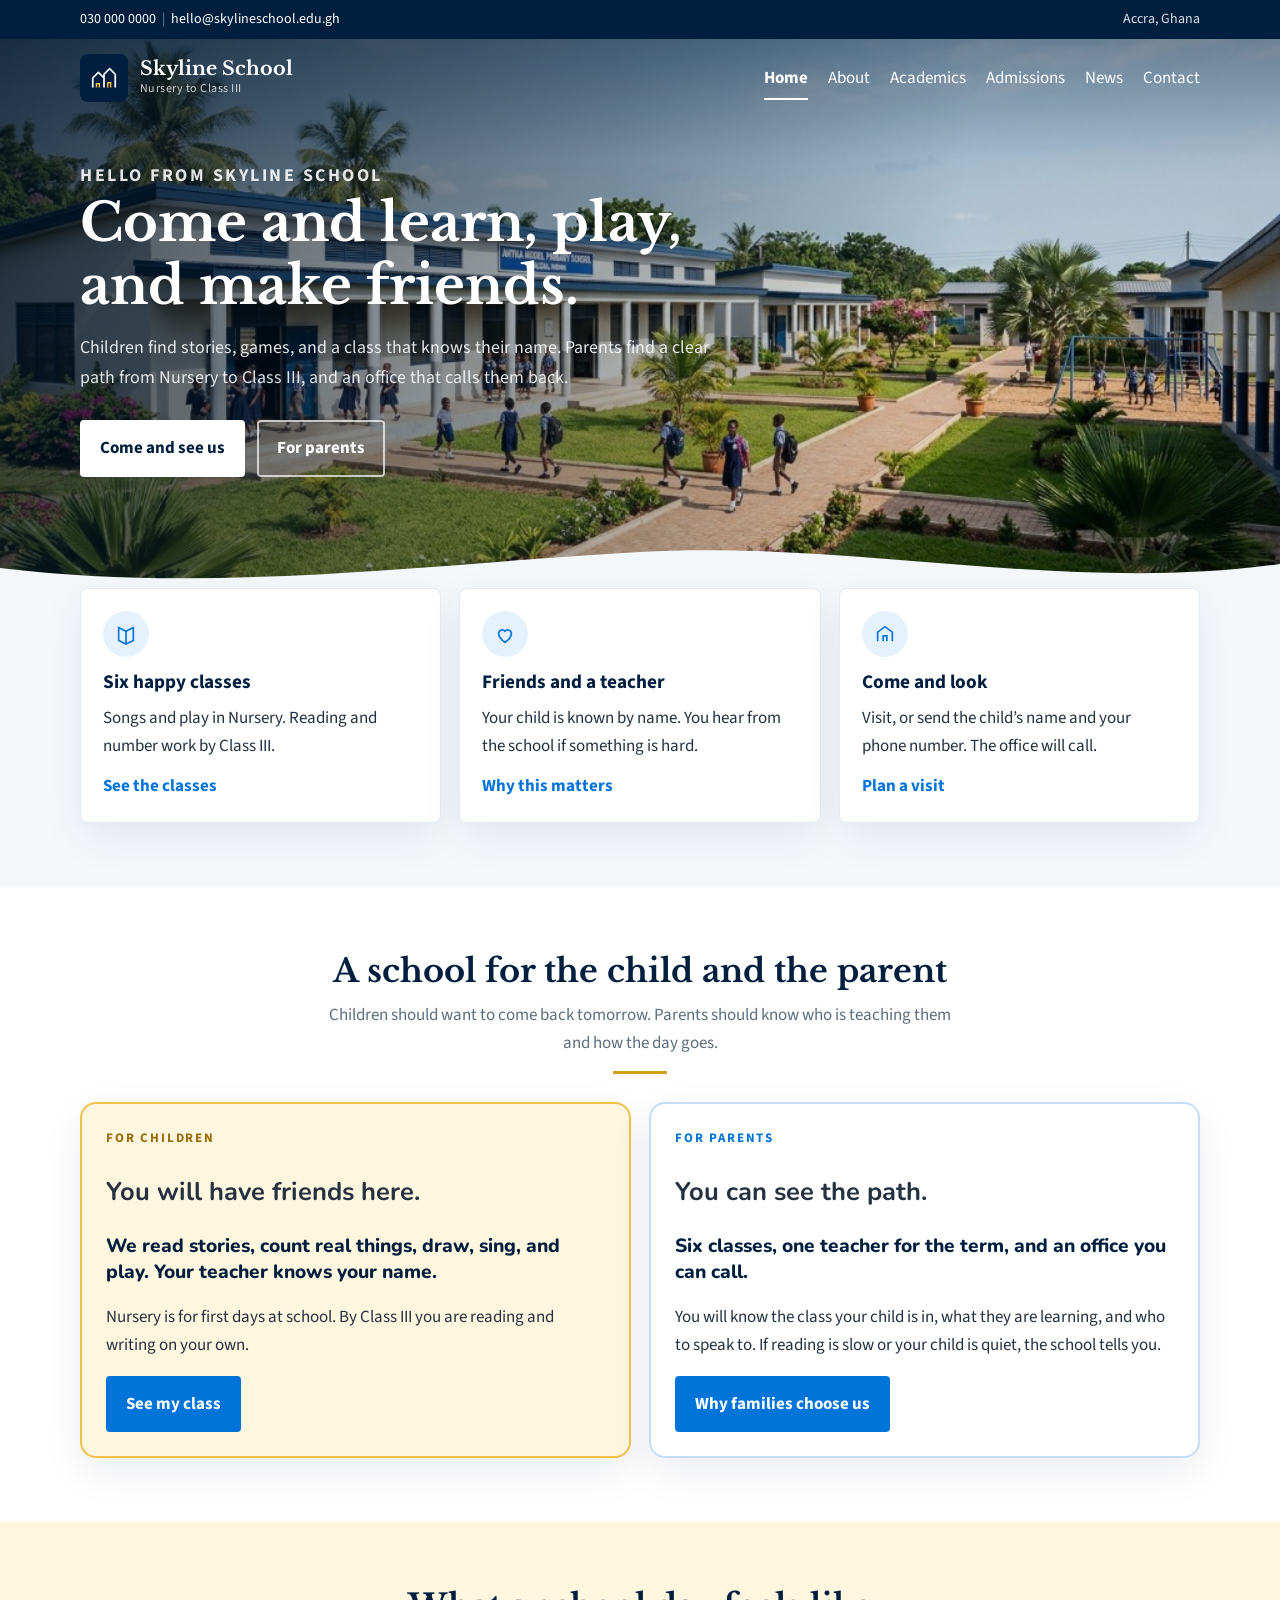
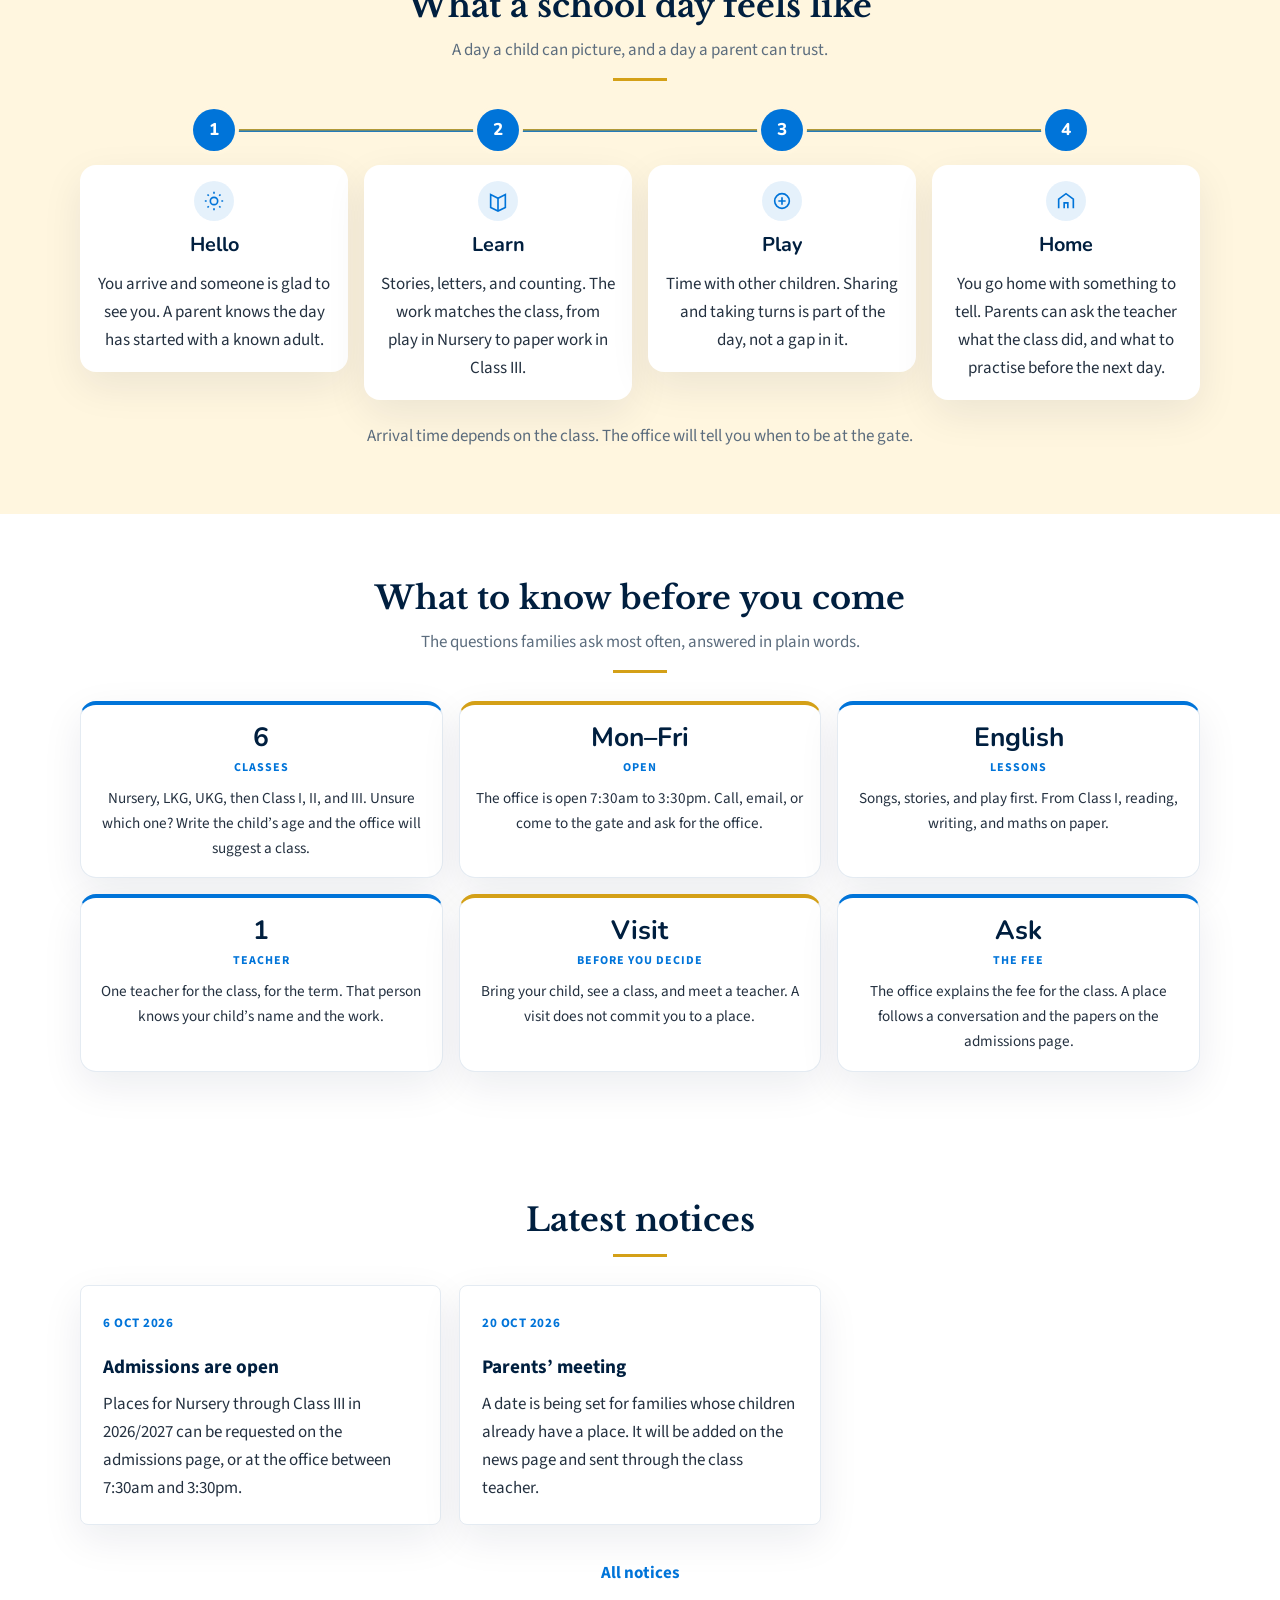
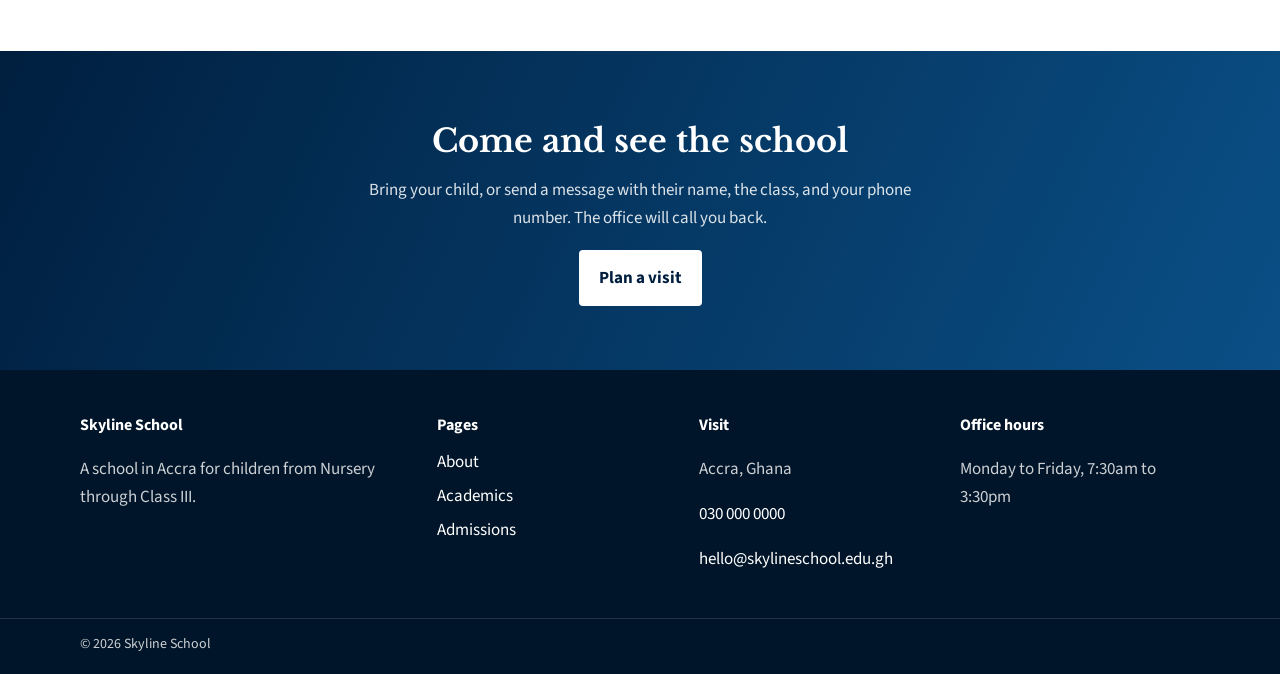
==== index.html @ eadfc10a "Publish the Skyline School site so it can be hosted. Co-authored-by: Cursor <cursoragent@cursor.com>" ====
<!DOCTYPE html>
<html lang="en">
<head>
  <meta charset="UTF-8">
  <meta name="viewport" content="width=device-width, initial-scale=1">
  <title>Skyline School</title>
  <link rel="preconnect" href="https://fonts.googleapis.com">
  <link rel="preconnect" href="https://fonts.gstatic.com" crossorigin>
  <link href="https://fonts.googleapis.com/css2?family=Libre+Baskerville:wght@400;700&family=Nunito:wght@700;800&family=Source+Sans+3:wght@400;600;700&display=swap" rel="stylesheet">
  <link rel="stylesheet" href="css/style.css">
</head>
<body>
  <a class="skip" href="#content">Skip to content</a>
  <div class="topbar">
    <div class="container topbar-inner">
      <p><a data-phone href="tel:0300000000">030 000 0000</a><span>|</span><a data-email href="mailto:hello@skylineschool.edu.gh">hello@skylineschool.edu.gh</a></p>
      <p data-field="address">Accra, Ghana</p>
    </div>
  </div>
  <div class="mast">
  <img class="mast-photo" src="img/skyline-building.png" alt="Children walking through the school grounds">
  <header class="site-header">
    <div class="container header-inner">
      <a class="brand" href="index.html">
        <span class="logo-slot" data-logo-slot>S</span>
        <span><strong data-field="name">Skyline School</strong><small>Nursery to Class III</small></span>
      </a>
      <button class="menu-btn" type="button" aria-expanded="false" aria-label="Open menu"><span></span></button>
      <nav class="nav" aria-label="Pages">
        <a href="index.html">Home</a>
        <a href="about.html">About</a>
        <a href="academics.html">Academics</a>
        <a href="admissions.html">Admissions</a>
        <a href="news.html">News</a>
        <a href="contact.html">Contact</a>
        <a class="staff" data-portal href="http://127.0.0.1:3080/">Staff sign in <small>GradeWave</small></a>
      </nav>
    </div>
  </header>

    <section class="hero">
      <div class="container hero-grid">
        <div class="hero-inner">
          <p class="eyebrow">Hello from Skyline School</p>
          <h1>Come and learn, play, and make friends.</h1>
          <p>Children find stories, games, and a class that knows their name. Parents find a clear path from Nursery to Class III, and an office that calls them back.</p>
          <div class="hero-actions">
            <a class="btn btn-light" href="admissions.html">Come and see us</a>
            <a class="btn btn-line" href="#for-parents">For parents</a>
          </div>
        </div>
      </div>
      <svg class="hero-wave" viewBox="0 0 1440 54" preserveAspectRatio="none" aria-hidden="true"><path d="M0 54h1440V24C1200 54 960 0 720 12 480 24 240 54 0 28Z"></path></svg>
    </section>
  </div>

  <main id="content">
  <section class="band wash">
      <div class="container overlap">
        <div class="cards">
          <article class="card">
            <div class="icon" aria-hidden="true">
              <svg width="22" height="22" viewBox="0 0 24 24" fill="none" stroke="currentColor" stroke-width="1.8"><path d="M4 19V5l8 4 8-4v14l-8 4-8-4Z"/><path d="M12 9v14"/></svg>
            </div>
            <h3>Six happy classes</h3>
            <p>Songs and play in Nursery. Reading and number work by Class III.</p>
            <a class="more" href="academics.html">See the classes</a>
          </article>
          <article class="card">
            <div class="icon" aria-hidden="true">
              <svg width="22" height="22" viewBox="0 0 24 24" fill="none" stroke="currentColor" stroke-width="1.8"><path d="M12 21s-7-4.4-7-10a4 4 0 0 1 7-2 4 4 0 0 1 7 2c0 5.6-7 10-7 10Z"/></svg>
            </div>
            <h3>Friends and a teacher</h3>
            <p>Your child is known by name. You hear from the school if something is hard.</p>
            <a class="more" href="about.html#why-school">Why this matters</a>
          </article>
          <article class="card">
            <div class="icon" aria-hidden="true">
              <svg width="22" height="22" viewBox="0 0 24 24" fill="none" stroke="currentColor" stroke-width="1.8"><path d="M4 20V10l8-6 8 6v10"/><path d="M10 20v-6h4v6"/></svg>
            </div>
            <h3>Come and look</h3>
            <p>Visit, or send the child’s name and your phone number. The office will call.</p>
            <a class="more" href="admissions.html">Plan a visit</a>
          </article>
        </div>
      </div>
    </section>

    <section class="band white" id="for-parents">
      <div class="container">
        <div class="section-head">
          <h2>A school for the child and the parent</h2>
          <p>Children should want to come back tomorrow. Parents should know who is teaching them and how the day goes.</p>
          <div class="rule"></div>
        </div>
        <div class="audience">
          <article class="for-child">
            <p class="eyebrow">For children</p>
            <h2>You will have friends here.</h2>
            <p class="say">We read stories, count real things, draw, sing, and play. Your teacher knows your name.</p>
            <p>Nursery is for first days at school. By Class III you are reading and writing on your own.</p>
            <a class="btn btn-solid" href="academics.html">See my class</a>
          </article>
          <article class="for-parent">
            <p class="eyebrow">For parents</p>
            <h2>You can see the path.</h2>
            <p class="say">Six classes, one teacher for the term, and an office you can call.</p>
            <p>You will know the class your child is in, what they are learning, and who to speak to. If reading is slow or your child is quiet, the school tells you.</p>
            <a class="btn btn-solid" href="about.html#why-school">Why families choose us</a>
          </article>
        </div>
      </div>
    </section>

    <section class="band kid-band">
      <div class="container">
        <div class="section-head">
          <h2>What a school day feels like</h2>
          <p>A day a child can picture, and a day a parent can trust.</p>
          <div class="rule"></div>
        </div>
        <div class="day">
          <article>
            <span class="step">1</span>
            <div class="day-card">
              <span class="pico" aria-hidden="true"><svg width="22" height="22" viewBox="0 0 24 24" fill="none" stroke="currentColor" stroke-width="1.8"><circle cx="12" cy="12" r="4"/><path d="M12 2v2M12 20v2M2 12h2M20 12h2M4.9 4.9l1.4 1.4M17.7 17.7l1.4 1.4M19.1 4.9l-1.4 1.4M6.3 17.7l-1.4 1.4"/></svg></span>
              <h3>Hello</h3>
              <p>You arrive and someone is glad to see you. A parent knows the day has started with a known adult.</p>
            </div>
          </article>
          <article>
            <span class="step">2</span>
            <div class="day-card">
              <span class="pico" aria-hidden="true"><svg width="22" height="22" viewBox="0 0 24 24" fill="none" stroke="currentColor" stroke-width="1.8"><path d="M4 19V5l8 4 8-4v14l-8 4-8-4Z"/><path d="M12 9v14"/></svg></span>
              <h3>Learn</h3>
              <p>Stories, letters, and counting. The work matches the class, from play in Nursery to paper work in Class III.</p>
            </div>
          </article>
          <article>
            <span class="step">3</span>
            <div class="day-card">
              <span class="pico" aria-hidden="true"><svg width="22" height="22" viewBox="0 0 24 24" fill="none" stroke="currentColor" stroke-width="1.8"><circle cx="12" cy="12" r="8"/><path d="M12 8v8M8 12h8"/></svg></span>
              <h3>Play</h3>
              <p>Time with other children. Sharing and taking turns is part of the day, not a gap in it.</p>
            </div>
          </article>
          <article>
            <span class="step">4</span>
            <div class="day-card">
              <span class="pico" aria-hidden="true"><svg width="22" height="22" viewBox="0 0 24 24" fill="none" stroke="currentColor" stroke-width="1.8"><path d="M4 20V10l8-6 8 6v10"/><path d="M10 20v-6h4v6"/></svg></span>
              <h3>Home</h3>
              <p>You go home with something to tell. Parents can ask the teacher what the class did, and what to practise before the next day.</p>
            </div>
          </article>
        </div>
        <p class="lede" style="text-align:center;margin-top:22px">Arrival time depends on the class. The office will tell you when to be at the gate.</p>
      </div>
    </section>

    <section class="band white">
      <div class="container">
        <div class="section-head">
          <h2>What to know before you come</h2>
          <p>The questions families ask most often, answered in plain words.</p>
          <div class="rule"></div>
        </div>
        <div class="board">
          <article>
            <b>6</b>
            <span>Classes</span>
            <p>Nursery, LKG, UKG, then Class I, II, and III. Unsure which one? Write the child’s age and the office will suggest a class.</p>
          </article>
          <article>
            <b>Mon–Fri</b>
            <span>Open</span>
            <p>The office is open 7:30am to 3:30pm. Call, email, or come to the gate and ask for the office.</p>
          </article>
          <article>
            <b>English</b>
            <span>Lessons</span>
            <p>Songs, stories, and play first. From Class I, reading, writing, and maths on paper.</p>
          </article>
          <article>
            <b>1</b>
            <span>Teacher</span>
            <p>One teacher for the class, for the term. That person knows your child’s name and the work.</p>
          </article>
          <article>
            <b>Visit</b>
            <span>Before you decide</span>
            <p>Bring your child, see a class, and meet a teacher. A visit does not commit you to a place.</p>
          </article>
          <article>
            <b>Ask</b>
            <span>The fee</span>
            <p>The office explains the fee for the class. A place follows a conversation and the papers on the admissions page.</p>
          </article>
        </div>
      </div>
    </section>

    <section class="band white">
      <div class="container">
        <div class="section-head">
          <h2>Latest notices</h2>
          <div class="rule"></div>
        </div>
        <div class="posts">
          <article class="post">
            <time datetime="2026-10-06">6 Oct 2026</time>
            <h3>Admissions are open</h3>
            <p>Places for Nursery through Class III in <span data-field="year">2026/2027</span> can be requested on the admissions page, or at the office between 7:30am and 3:30pm.</p>
          </article>
          <article class="post">
            <time datetime="2026-10-20">20 Oct 2026</time>
            <h3>Parents’ meeting</h3>
            <p>A date is being set for families whose children already have a place. It will be added on the news page and sent through the class teacher.</p>
          </article>
        </div>
        <p style="text-align:center;margin:22px 0 0"><a class="more" href="news.html">All notices</a></p>
      </div>
    </section>

    <section class="band cta">
      <div class="container">
        <h2>Come and see the school</h2>
        <p>Bring your child, or send a message with their name, the class, and your phone number. The office will call you back.</p>
        <a class="btn btn-light" href="admissions.html">Plan a visit</a>
      </div>
    </section>
  </main>

  <footer class="site-footer">
    <div class="container footer-grid">
      <div>
        <h3 data-field="name">Skyline School</h3>
        <p>A school in Accra for children from Nursery through Class III.</p>
      </div>
      <div>
        <h3>Pages</h3>
        <ul>
          <li><a href="about.html">About</a></li>
          <li><a href="academics.html">Academics</a></li>
          <li><a href="admissions.html">Admissions</a></li>
        </ul>
      </div>
      <div>
        <h3>Visit</h3>
        <p data-field="address">Accra, Ghana</p>
        <p><a data-phone href="tel:0300000000">030 000 0000</a></p>
        <p><a data-email href="mailto:hello@skylineschool.edu.gh">hello@skylineschool.edu.gh</a></p>
      </div>
      <div>
        <h3>Office hours</h3>
        <p data-field="hours">Monday to Friday, 7:30am to 3:30pm</p>
        <p><a data-portal href="http://127.0.0.1:3080/">Staff sign in · GradeWave</a></p>
      </div>
    </div>
    <div class="footer-base">
      <div class="container">© <span data-year-now>2026</span> <span data-field="name">Skyline School</span></div>
    </div>
  </footer>
  <script src="config.js"></script>
  <script src="js/site.js"></script>
</body>
</html>
---- css/style.css ----
:root {
  --navy: #001f3f;
  --navy-2: #06284f;
  --blue: #0074d9;
  --blue-dark: #005eae;
  --ink: #243140;
  --muted: #5c6d7e;
  --line: #e4ebf2;
  --paper: #ffffff;
  --wash: #f5f8fb;
  --gold: #d4a017;
  --ok: #0d7a3f;
  --err: #a3262d;
  --shadow: 0 14px 40px rgba(0, 31, 63, 0.08);
  --serif: "Libre Baskerville", Georgia, "Times New Roman", serif;
  --sans: "Source Sans 3", "Segoe UI", sans-serif;
  --round: "Nunito", "Source Sans 3", sans-serif;
  --max: 1120px;
}

* { box-sizing: border-box; }
html { scroll-behavior: smooth; }
body {
  margin: 0;
  color: var(--ink);
  background: var(--paper);
  font-family: var(--sans);
  font-size: 17px;
  line-height: 1.65;
}
img { max-width: 100%; display: block; }
a { color: var(--blue); text-decoration: none; }
a:hover { color: var(--blue-dark); }
button, input, select, textarea { font: inherit; }
.container { width: min(var(--max), calc(100% - 32px)); margin: 0 auto; }

.skip {
  position: absolute;
  left: 12px;
  top: -48px;
  background: #fff;
  color: var(--navy);
  padding: 8px 12px;
  z-index: 30;
}
.skip:focus { top: 12px; }

.topbar {
  background: var(--navy);
  color: rgba(255, 255, 255, 0.86);
  font-size: 14px;
}
.topbar-inner {
  display: flex;
  flex-wrap: wrap;
  gap: 8px 18px;
  justify-content: space-between;
  padding: 8px 0;
}
.topbar-inner p { margin: 0; min-width: 0; max-width: 100%; }
.topbar a { color: #fff; overflow-wrap: anywhere; }
.topbar span { opacity: 0.55; margin: 0 6px; }

.site-header {
  position: sticky;
  top: 0;
  z-index: 20;
  background: #fff;
  border-bottom: 1px solid var(--line);
  box-shadow: 0 1px 0 rgba(0, 31, 63, 0.03);
  transition: box-shadow 0.3s ease;
}
.site-header.is-scrolled { box-shadow: 0 10px 28px rgba(0, 31, 63, 0.08); }
.header-inner {
  display: flex;
  align-items: center;
  justify-content: space-between;
  min-height: 78px;
  gap: 16px;
}
.brand {
  display: flex;
  align-items: center;
  gap: 12px;
  color: var(--navy);
}
.brand strong {
  display: block;
  font-family: var(--serif);
  font-size: 1.2rem;
  line-height: 1.15;
}
.brand small { display: block; color: var(--muted); font-size: 12px; letter-spacing: 0.04em; }
.logo-slot {
  width: 48px;
  height: 48px;
  display: grid;
  place-items: center;
  border-radius: 8px;
  background: var(--navy);
  color: #fff;
  font-family: var(--serif);
  font-weight: 700;
  overflow: hidden;
}
.logo-slot img, .logo-slot svg { width: 30px; height: 30px; object-fit: contain; }

.menu-btn {
  width: 44px;
  height: 44px;
  border: 1px solid var(--line);
  border-radius: 8px;
  background: #fff;
  cursor: pointer;
}
.menu-btn span,
.menu-btn span:before,
.menu-btn span:after {
  display: block;
  width: 18px;
  height: 2px;
  margin: 0 auto;
  background: var(--navy);
  position: relative;
  transition: transform 0.25s ease, top 0.25s ease, background 0.2s ease;
}
.menu-btn span:before,
.menu-btn span:after { content: ""; position: absolute; left: 0; }
.menu-btn span:before { top: -6px; }
.menu-btn span:after { top: 6px; }
.menu-btn[aria-expanded="true"] span { background: transparent; }
.menu-btn[aria-expanded="true"] span:before { top: 0; transform: rotate(45deg); }
.menu-btn[aria-expanded="true"] span:after { top: 0; transform: rotate(-45deg); }

.nav {
  display: block;
  position: absolute;
  left: 0;
  right: 0;
  top: 100%;
  max-height: 0;
  overflow: hidden;
  background: var(--navy);
  padding: 0 16px;
  transition: max-height 0.35s ease, padding 0.35s ease;
}
.nav.open { max-height: 460px; padding: 8px 16px 18px; }
.nav a {
  display: block;
  color: #fff;
  padding: 12px 0;
  border-bottom: 1px solid rgba(255, 255, 255, 0.1);
}
.nav a[aria-current="page"] { font-weight: 700; }
.staff {
  display: inline-flex;
  align-items: center;
  gap: 8px;
  margin-top: 14px;
  padding: 10px 16px;
  border-radius: 4px;
  background: var(--blue);
  color: #fff !important;
  border: 0 !important;
  font-weight: 700;
}
.staff small { font-weight: 600; opacity: 0.9; }

.hero {
  position: relative;
  color: #fff;
  background:
    radial-gradient(900px 420px at 85% 20%, rgba(0, 116, 217, 0.45), transparent 60%),
    linear-gradient(115deg, #001529 0%, #001f3f 48%, #0a4f86 100%);
  overflow: hidden;
}
.hero-grid { display: grid; gap: 8px; align-items: center; }
.hero-inner { padding: 56px 0 24px; max-width: 640px; }
.scene { margin: 0 0 12px; }
.scene svg, .scene img, .scene-wide img, .map-slot img { width: 100%; height: auto; display: block; }
.scene img, .scene-wide img { border-radius: 18px; object-fit: cover; }
.scene img { max-height: 420px; }
.photo-row { display: grid; gap: 16px; }
.photo-row figure { margin: 0; }
.photo-row img { width: 100%; height: 220px; object-fit: cover; border-radius: 16px; }
.photo-row figcaption { margin-top: 8px; text-align: center; font-family: var(--round); font-weight: 800; color: var(--navy); }
.visit-photo { margin-bottom: 22px; }
.visit-photo img { width: 100%; max-height: 360px; object-fit: cover; }
.scene-wide { margin: 0 0 28px; }
.scene-wide img { border-radius: 16px; }
.sun, .cloud { transform-box: fill-box; transform-origin: center; }
.sun { animation: glow 5.5s ease-in-out infinite; }
.cloud-a { animation: drift 16s ease-in-out infinite; }
.cloud-b { animation: drift 20s ease-in-out infinite reverse; }
.hero-inner > * { animation: rise 0.75s cubic-bezier(0.22, 0.61, 0.36, 1) both; }
.hero-inner > *:nth-child(1) { animation-delay: 0.05s; }
.hero-inner > *:nth-child(2) { animation-delay: 0.16s; }
.hero-inner > *:nth-child(3) { animation-delay: 0.28s; }
.hero-inner > *:nth-child(4) { animation-delay: 0.4s; }
.eyebrow {
  margin: 0 0 12px;
  color: #f2d48a;
  font-size: 13px;
  font-weight: 700;
  letter-spacing: 0.14em;
  text-transform: uppercase;
}
.hero h1 {
  margin: 0;
  font-family: var(--serif);
  font-size: clamp(2rem, 5vw, 3.3rem);
  line-height: 1.2;
  font-weight: 700;
}
.hero p { margin: 16px 0 0; font-size: 1.12rem; color: rgba(255, 255, 255, 0.88); }
.hero-actions { display: flex; flex-wrap: wrap; gap: 12px; margin-top: 28px; }
.hero-wave { display: block; width: 100%; height: 54px; margin-top: -1px; }
.hero-wave path { fill: var(--wash); }

.btn {
  display: inline-block;
  padding: 12px 18px;
  border-radius: 4px;
  font-weight: 700;
  border: 2px solid transparent;
  transition: background 0.22s ease, color 0.22s ease, transform 0.22s ease, box-shadow 0.22s ease;
}
.btn:hover, .staff:hover, .submit:hover { transform: translateY(-2px); }
.btn-light { background: #fff; color: var(--navy); }
.btn-light:hover { color: var(--blue); }
.btn-line { border-color: rgba(255, 255, 255, 0.7); color: #fff; }
.btn-line:hover { background: #fff; color: var(--navy); }
.btn-solid { background: var(--blue); color: #fff; border-color: var(--blue); }
.btn-solid:hover { background: var(--blue-dark); color: #fff; }

.band { padding: 64px 0; }
.band.wash { background: var(--wash); }
.band.white { background: #fff; }
.section-head { max-width: 640px; margin: 0 auto 28px; text-align: center; }
.section-head h2, .page-copy h2, .split h2, .stage h2, .page h2 {
  margin: 0 0 10px;
  font-family: var(--serif);
  color: var(--navy);
  font-size: 2rem;
  line-height: 1.25;
}
.section-head p, .lede { margin: 0; color: var(--muted); }
.rule {
  width: 54px;
  height: 3px;
  margin: 14px auto 0;
  background: var(--gold);
}

.overlap { margin-top: -70px; position: relative; z-index: 2; }
.cards, .prices, .posts, .stages { display: grid; gap: 18px; }
.card, .price, .post, .stage, .panel, .form-card, .contact-card {
  background: #fff;
  border: 1px solid var(--line);
  border-radius: 8px;
  box-shadow: var(--shadow);
  transition: transform 0.35s cubic-bezier(0.22, 0.61, 0.36, 1), box-shadow 0.35s ease;
}
.card:hover, .post:hover, .price:hover, .stage:hover, .fact:hover {
  transform: translateY(-6px);
  box-shadow: 0 18px 42px rgba(0, 31, 63, 0.12);
}
.card { padding: 22px; }
.card h3, .post h3, .price h3 { margin: 10px 0 6px; color: var(--navy); font-size: 1.2rem; }
.card p, .post p { margin: 0; color: var(--ink); }
.icon {
  width: 46px;
  height: 46px;
  display: grid;
  place-items: center;
  border-radius: 50%;
  background: rgba(0, 116, 217, 0.1);
  color: var(--blue);
  transition: transform 0.35s ease;
}
.card:hover .icon { transform: scale(1.08); }
.more { display: inline-block; margin-top: 12px; font-weight: 700; transition: transform 0.22s ease; }
.more:hover { transform: translateX(4px); }

.split { display: grid; gap: 28px; align-items: center; }
.facts { display: grid; gap: 12px; }
.fact {
  padding: 16px 18px;
  background: #fff;
  border-left: 4px solid var(--blue);
  border-radius: 8px;
  box-shadow: var(--shadow);
  transition: transform 0.35s cubic-bezier(0.22, 0.61, 0.36, 1), box-shadow 0.35s ease;
}
.fact span { display: block; color: var(--muted); font-size: 13px; text-transform: uppercase; letter-spacing: 0.06em; }
.fact strong { color: var(--navy); font-family: var(--serif); font-size: 1.25rem; }

.stage, .post, .price { padding: 22px; }
.stage { overflow: hidden; }
.stage-art { width: calc(100% + 44px); max-width: none; height: 150px; object-fit: cover; object-position: center; margin: 0 -22px 16px; }
.class-row { padding: 12px 0; border-top: 1px solid var(--line); }
.class-row strong { color: var(--navy); }
.class-row p { margin: 4px 0 0; }

.price { text-align: center; padding: 28px 22px; }
.price .who { color: var(--muted); margin: 0; }
.price b {
  display: block;
  margin: 8px 0;
  color: var(--navy);
  font-family: var(--serif);
  font-size: 2.4rem;
}
.price .per { margin: 0 0 16px; color: var(--muted); }

.post time {
  display: inline-block;
  margin-bottom: 8px;
  color: var(--blue);
  font-size: 13px;
  font-weight: 700;
  letter-spacing: 0.04em;
  text-transform: uppercase;
}

.cta {
  background: linear-gradient(115deg, var(--navy) 0%, #0a4f86 100%);
  color: #fff;
  text-align: center;
}
.say { margin: 0 0 8px; color: var(--navy); font-family: var(--round); font-size: 1.2rem; font-weight: 800; line-height: 1.35; }
.kid-band { background: #fff6df; }
.audience { display: grid; gap: 18px; }
.day { position: relative; display: grid; gap: 16px; }
.day::before {
  content: "";
  position: absolute;
  left: 20px;
  top: 22px;
  bottom: 22px;
  width: 3px;
  border-radius: 3px;
  background: linear-gradient(var(--gold), var(--blue));
}
.day article {
  display: grid;
  grid-template-columns: 42px 1fr;
  gap: 14px;
  align-items: start;
  background: transparent;
  box-shadow: none;
  padding: 0;
  text-align: left;
}
.day-card {
  background: #fff;
  border-radius: 16px;
  padding: 16px 16px 18px;
  box-shadow: var(--shadow);
}
.pico {
  width: 40px;
  height: 40px;
  display: grid;
  place-items: center;
  border-radius: 50%;
  background: rgba(0, 116, 217, 0.1);
  color: var(--blue);
}
.day .pico { margin-bottom: 8px; }
.for-child, .for-parent {
  padding: 24px;
  border-radius: 16px;
  box-shadow: var(--shadow);
}
.for-child { background: #fff6df; border: 2px solid #f0c14a; }
.for-parent { background: #fff; border: 2px solid #c5ddf5; }
.for-child h2, .for-parent h2 { font-family: var(--round); }
.for-child .eyebrow { color: #9a6b00; }
.for-parent .eyebrow { color: var(--blue); }
.day h3 { margin: 8px 0; color: var(--navy); font-family: var(--round); }
.day p { margin: 0; }
.step {
  width: 42px;
  height: 42px;
  display: grid;
  place-items: center;
  border-radius: 50%;
  background: var(--blue);
  color: #fff;
  font-family: var(--round);
  font-weight: 800;
  position: relative;
  z-index: 1;
  box-shadow: 0 0 0 4px #fff;
}
.kid-band .step { box-shadow: 0 0 0 4px #fff6df; }
.cta h2 { margin: 0 0 8px; font-family: var(--serif); font-size: 2rem; }
.cta p { margin: 0 auto 18px; max-width: 36rem; color: rgba(255, 255, 255, 0.86); }

.banner {
  background:
    radial-gradient(700px 180px at 90% 0%, rgba(0, 116, 217, 0.35), transparent 60%),
    linear-gradient(115deg, #001529, #001f3f 70%);
  color: #fff;
  padding: 48px 0 56px;
}
.banner h1 { margin: 0; font-family: var(--serif); font-size: clamp(2rem, 4vw, 2.8rem); }
.crumbs { margin: 8px 0 0; color: rgba(255, 255, 255, 0.75); }
.crumbs a { color: #fff; }
.page { padding: 48px 0 64px; }
.page-grid { display: grid; gap: 22px; }
.bring { margin: 0 0 8px; padding-left: 18px; }
.bring li { margin: 6px 0; }

form { display: grid; gap: 12px; }
label { display: grid; gap: 6px; font-weight: 700; color: var(--navy); }
input, select, textarea {
  width: 100%;
  padding: 12px;
  border: 1px solid #cfd8e3;
  border-radius: 4px;
  background: #fff;
  color: var(--ink);
}
textarea { min-height: 130px; resize: vertical; }
input:focus, select:focus, textarea:focus { outline: 2px solid var(--blue); border-color: var(--blue); }
.submit {
  justify-self: start;
  border: 0;
  border-radius: 4px;
  background: var(--blue);
  color: #fff;
  font-weight: 700;
  padding: 12px 18px;
  cursor: pointer;
  transition: background 0.22s ease, transform 0.22s ease;
}
.submit:hover { background: var(--blue-dark); }
.submit:disabled { opacity: 0.7; cursor: wait; }
.form-status { min-height: 1.4em; margin: 0; font-weight: 700; }
.form-status.ok { color: var(--ok); }
.form-status.err { color: var(--err); }
.form-card, .contact-card, .map-slot { padding: 22px; }
.map-slot {
  margin: 0;
  overflow: hidden;
  border: 1px solid var(--line);
  border-radius: 8px;
  background: #fff;
  box-shadow: var(--shadow);
}
.map-slot figcaption { margin: 0; padding: 12px 16px 16px; color: var(--muted); font-size: 0.95rem; }
.contact-card { max-width: 560px; }
.contact-card p { margin: 0 0 8px; }

.site-footer { background: #001529; color: rgba(255, 255, 255, 0.8); }
.footer-grid { display: grid; gap: 22px; padding: 42px 0 28px; }
.site-footer h3 { margin: 0 0 10px; color: #fff; font-size: 1rem; }
.site-footer a { color: #fff; }
.site-footer ul { list-style: none; margin: 0; padding: 0; }
.site-footer li { margin: 6px 0; }
.footer-base {
  border-top: 1px solid rgba(255, 255, 255, 0.12);
  padding: 14px 0 18px;
  font-size: 14px;
}

@media (min-width: 800px) {
  .cards, .posts { grid-template-columns: repeat(3, 1fr); }
  .audience { grid-template-columns: 1fr 1fr; }
  .photo-row { grid-template-columns: repeat(3, 1fr); }
  .day { grid-template-columns: repeat(4, 1fr); }
  .day::before { left: 12%; right: 12%; top: 20px; bottom: auto; width: auto; height: 3px; }
  .day article { display: block; text-align: center; }
  .day .step { margin: 0 auto 14px; }
  .day .pico { margin-left: auto; margin-right: auto; }
  .board { grid-template-columns: repeat(3, 1fr); }
  #why-school .cards { grid-template-columns: 1fr 1fr; }
  .prices, .stages, .split, .page-grid, .footer-grid { grid-template-columns: 1fr 1fr; }
  .footer-grid { grid-template-columns: 1.4fr 1fr 1fr 1fr; }
}
@media (min-width: 900px) {
  .hero-grid { grid-template-columns: minmax(0, 1.05fr) minmax(260px, 0.95fr); }
  .hero-inner { padding: 64px 0 72px; }
  .scene { margin: 20px 0; }
}
@media (min-width: 980px) {
  .menu-btn { display: none; }
  .nav {
    display: flex;
    position: static;
    align-items: center;
    gap: 20px;
    max-height: none;
    overflow: visible;
    background: transparent;
    padding: 0;
  }
  .nav a:not(.staff) { position: relative; }
  .nav a:not(.staff):after {
    content: "";
    position: absolute;
    left: 0;
    bottom: 0;
    width: 100%;
    height: 2px;
    background: var(--blue);
    transform: scaleX(0);
    transform-origin: left center;
    transition: transform 0.25s ease;
  }
  .nav a:not(.staff):hover:after,
  .nav a[aria-current="page"]:after { transform: scaleX(1); }
  .nav a {
    color: var(--navy);
    border: 0;
    padding: 8px 0;
  }
  .nav a[aria-current="page"] { color: var(--blue); }
  .staff { margin: 0 0 0 8px; padding: 10px 14px; }
}

.reveal {
  opacity: 0;
  transform: translateY(18px);
  transition: opacity 0.65s cubic-bezier(0.22, 0.61, 0.36, 1), transform 0.65s cubic-bezier(0.22, 0.61, 0.36, 1);
  transition-delay: var(--d, 0ms);
}
.reveal.in { opacity: 1; transform: none; }
.reveal.in.card:hover,
.reveal.in.post:hover,
.reveal.in.price:hover,
.reveal.in.stage:hover,
.reveal.in.fact:hover { transform: translateY(-6px); }
.rule { transform: scaleX(0); transform-origin: center; transition: transform 0.55s ease 0.15s; }
.reveal.in .rule { transform: scaleX(1); }

@keyframes rise {
  from { opacity: 0; transform: translateY(16px); }
  to { opacity: 1; transform: none; }
}
@keyframes drift {
  from { transform: translateX(0); }
  50% { transform: translateX(14px); }
  to { transform: translateX(0); }
}
@keyframes glow {
  50% { transform: scale(1.08); }
}

.board { display: grid; gap: 16px; }
.board article {
  background: #fff;
  border: 1px solid var(--line);
  border-top: 4px solid var(--blue);
  border-radius: 16px;
  padding: 18px 14px 16px;
  text-align: center;
  box-shadow: var(--shadow);
}
.board article:nth-child(3n + 2) { border-top-color: var(--gold); }
.board b {
  display: block;
  color: var(--navy);
  font-family: var(--round);
  font-size: 1.65rem;
  line-height: 1.1;
}
.board span {
  display: block;
  margin: 6px 0 8px;
  color: var(--blue);
  font-size: 12px;
  font-weight: 700;
  letter-spacing: 0.08em;
  text-transform: uppercase;
}
.board p { margin: 0; font-size: 0.95rem; }

.path { display: grid; gap: 22px; margin: 8px 0 36px; }
.path-row p {
  margin: 0 0 10px;
  text-align: center;
  color: #9a6b00;
  font-size: 13px;
  font-weight: 700;
  letter-spacing: 0.1em;
  text-transform: uppercase;
}
.path-row:last-child p { color: var(--blue); }
.path ol {
  list-style: none;
  display: flex;
  flex-wrap: wrap;
  justify-content: center;
  gap: 14px 40px;
  margin: 0;
  padding: 0;
}
.path li {
  position: relative;
  flex: 1 1 150px;
  max-width: 210px;
  background: #fff;
  border: 1px solid var(--line);
  border-radius: 14px;
  padding: 14px 12px;
  text-align: center;
  box-shadow: var(--shadow);
}
.path-row:first-child li { border-top: 4px solid var(--gold); }
.path-row:last-child li { border-top: 4px solid var(--blue); }
.path li strong { display: block; color: var(--navy); font-family: var(--round); font-size: 1.15rem; }
.path li span { display: block; color: var(--muted); font-size: 0.92rem; }
.path li:not(:last-child)::after {
  content: "";
  position: absolute;
  right: -26px;
  top: 50%;
  width: 10px;
  height: 10px;
  border-top: 3px solid var(--blue);
  border-right: 3px solid var(--blue);
  transform: translateY(-50%) rotate(45deg);
}
.path-row:first-child li:not(:last-child)::after { border-color: var(--gold); }

.flow {
  list-style: none;
  display: grid;
  gap: 16px;
  margin: 0 0 36px;
  padding: 0;
}
.flow li {
  position: relative;
  background: #fff;
  border: 1px solid var(--line);
  border-radius: 16px;
  padding: 20px 16px 22px;
  text-align: center;
  box-shadow: var(--shadow);
}
.flow .step { margin: 0 auto; }
.flow h3 { margin: 12px 0 6px; color: var(--navy); font-family: var(--round); font-size: 1.2rem; }
.flow p { margin: 0; }

.papers { list-style: none; margin: 14px 0 0; padding: 0; display: grid; gap: 10px; }
.papers li {
  display: flex;
  gap: 12px;
  align-items: center;
  background: #fff;
  border: 1px solid var(--line);
  border-radius: 12px;
  padding: 10px 12px;
}
.papers .pico { width: 36px; height: 36px; }

@media (max-width: 799px) {
  .path ol { flex-direction: column; align-items: stretch; gap: 12px; }
  .path li { width: 100%; max-width: none; flex: none; }
  .path li:not(:last-child)::after { display: none; }
}
@media (min-width: 800px) {
  .flow { grid-template-columns: repeat(3, 1fr); gap: 36px; }
  .flow li:not(:last-child)::after {
    content: "";
    position: absolute;
    top: 40px;
    right: -26px;
    width: 12px;
    height: 12px;
    border-top: 3px solid var(--gold);
    border-right: 3px solid var(--gold);
    transform: rotate(45deg);
  }
}

.mast {
  position: relative;
  color: #fff;
  background: #001529;
}
.mast-photo {
  position: absolute;
  inset: 0;
  width: 100%;
  height: 100%;
  object-fit: cover;
  object-position: center 45%;
  z-index: 0;
}
.mast::after {
  content: "";
  position: absolute;
  inset: 0;
  z-index: 1;
  pointer-events: none;
  background:
    linear-gradient(180deg, rgba(0, 16, 32, 0.38) 0%, rgba(0, 16, 32, 0.08) 22%, transparent 40%),
    linear-gradient(100deg, rgba(0, 16, 32, 0.74) 0%, rgba(0, 16, 32, 0.36) 46%, rgba(0, 16, 32, 0.1) 72%);
}
.mast .site-header {
  position: absolute;
  top: 0;
  left: 0;
  right: 0;
  z-index: 5;
  background: transparent;
  border-bottom: 0;
  box-shadow: none;
}
.mast .site-header.is-scrolled {
  position: fixed;
  background: rgba(0, 21, 41, 0.92);
  box-shadow: 0 10px 28px rgba(0, 31, 63, 0.18);
}
.mast .hero {
  position: relative;
  z-index: 2;
  background: none;
  overflow: visible;
  padding-top: 78px;
}
.mast .hero-grid { display: block; }
.mast .hero-inner { padding: 20px 0 40px; }
.mast .hero-wave { position: relative; z-index: 3; }
.mast .brand,
.mast .brand small,
.mast .nav a { color: #fff; }
.mast .brand small { color: rgba(255, 255, 255, 0.78); }
.mast .nav a[aria-current="page"] { color: #fff; }
.mast .nav a:not(.staff):after { background: #fff; }
.mast .menu-btn {
  background: transparent;
  border-color: rgba(255, 255, 255, 0.45);
}
.mast .menu-btn span,
.mast .menu-btn span:before,
.mast .menu-btn span:after { background: #fff; }

@media (min-width: 900px) {
  .mast .hero-inner { padding: 28px 0 64px; }
}

@media (prefers-reduced-motion: reduce) {
  html { scroll-behavior: auto; }
  *, *::before, *::after {
    animation: none !important;
    transition: none !important;
  }
  .reveal { opacity: 1; transform: none; }
  .rule { transform: none; }
}
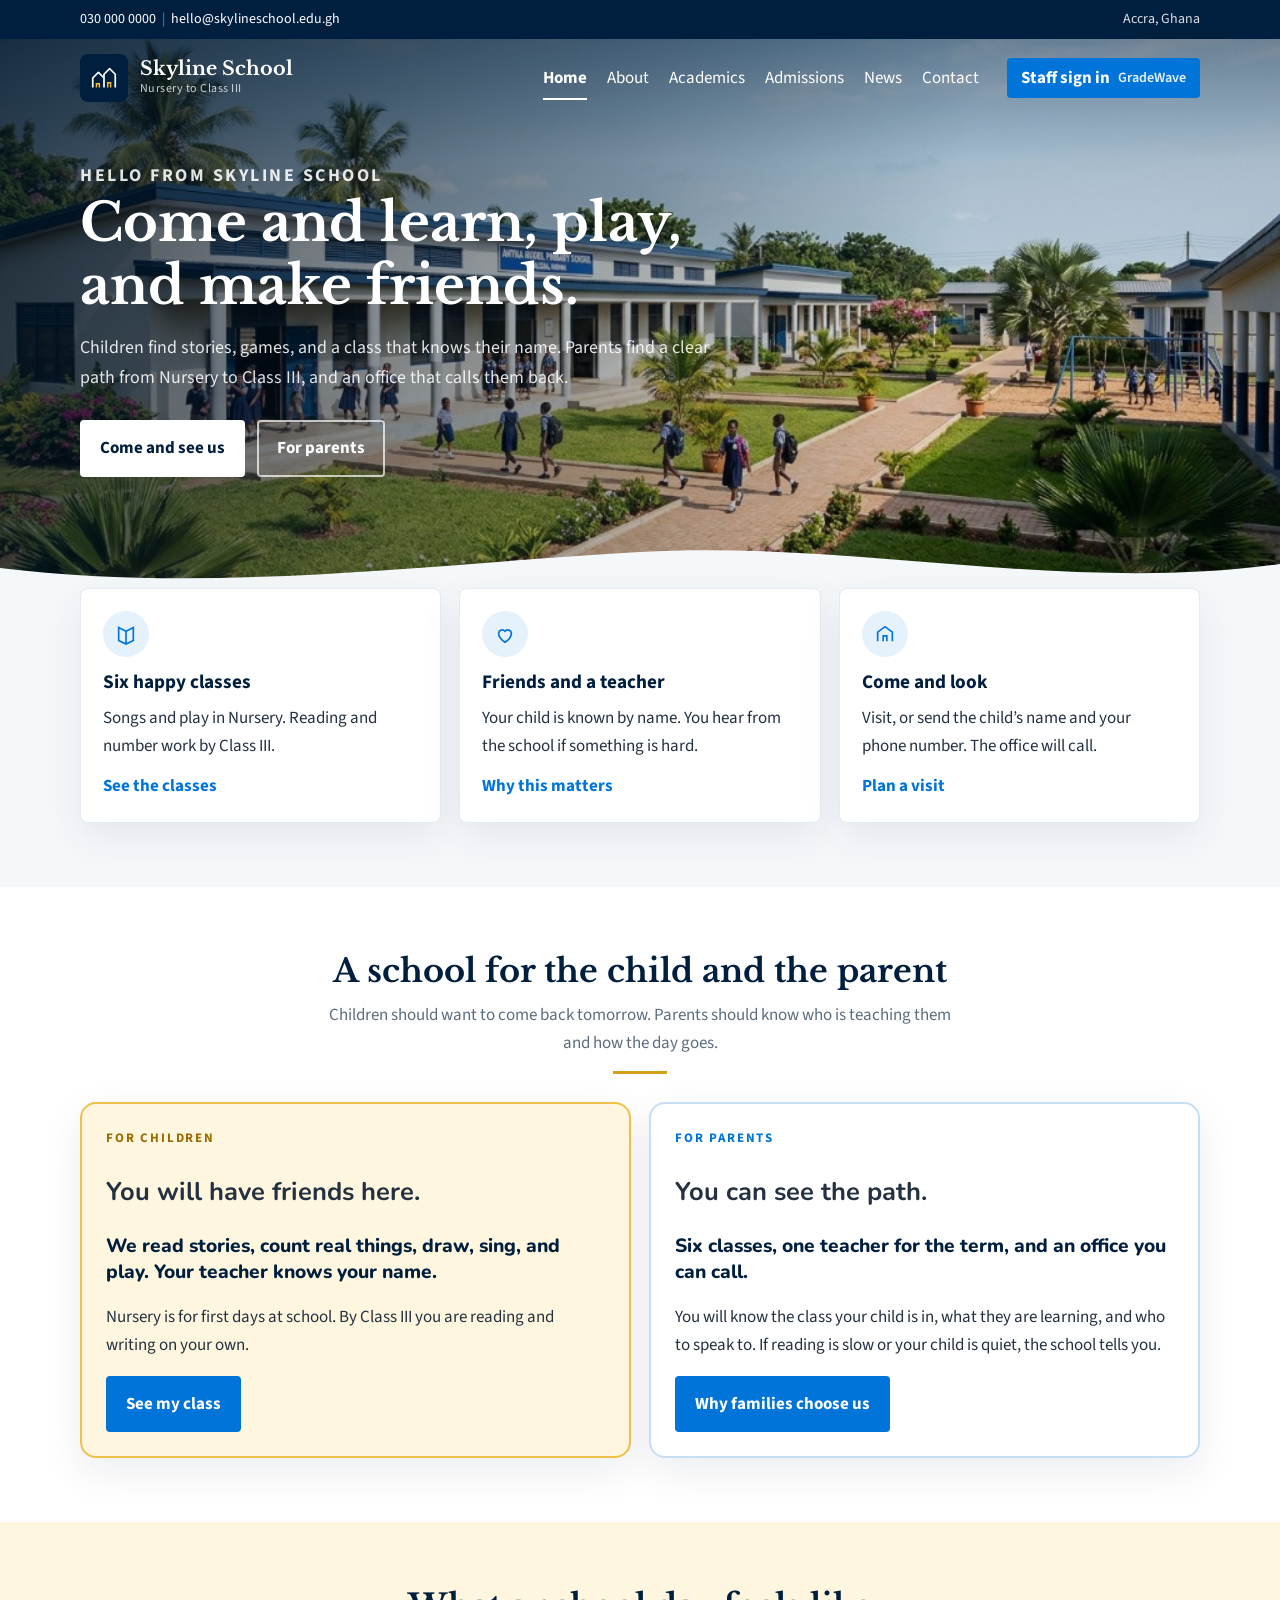
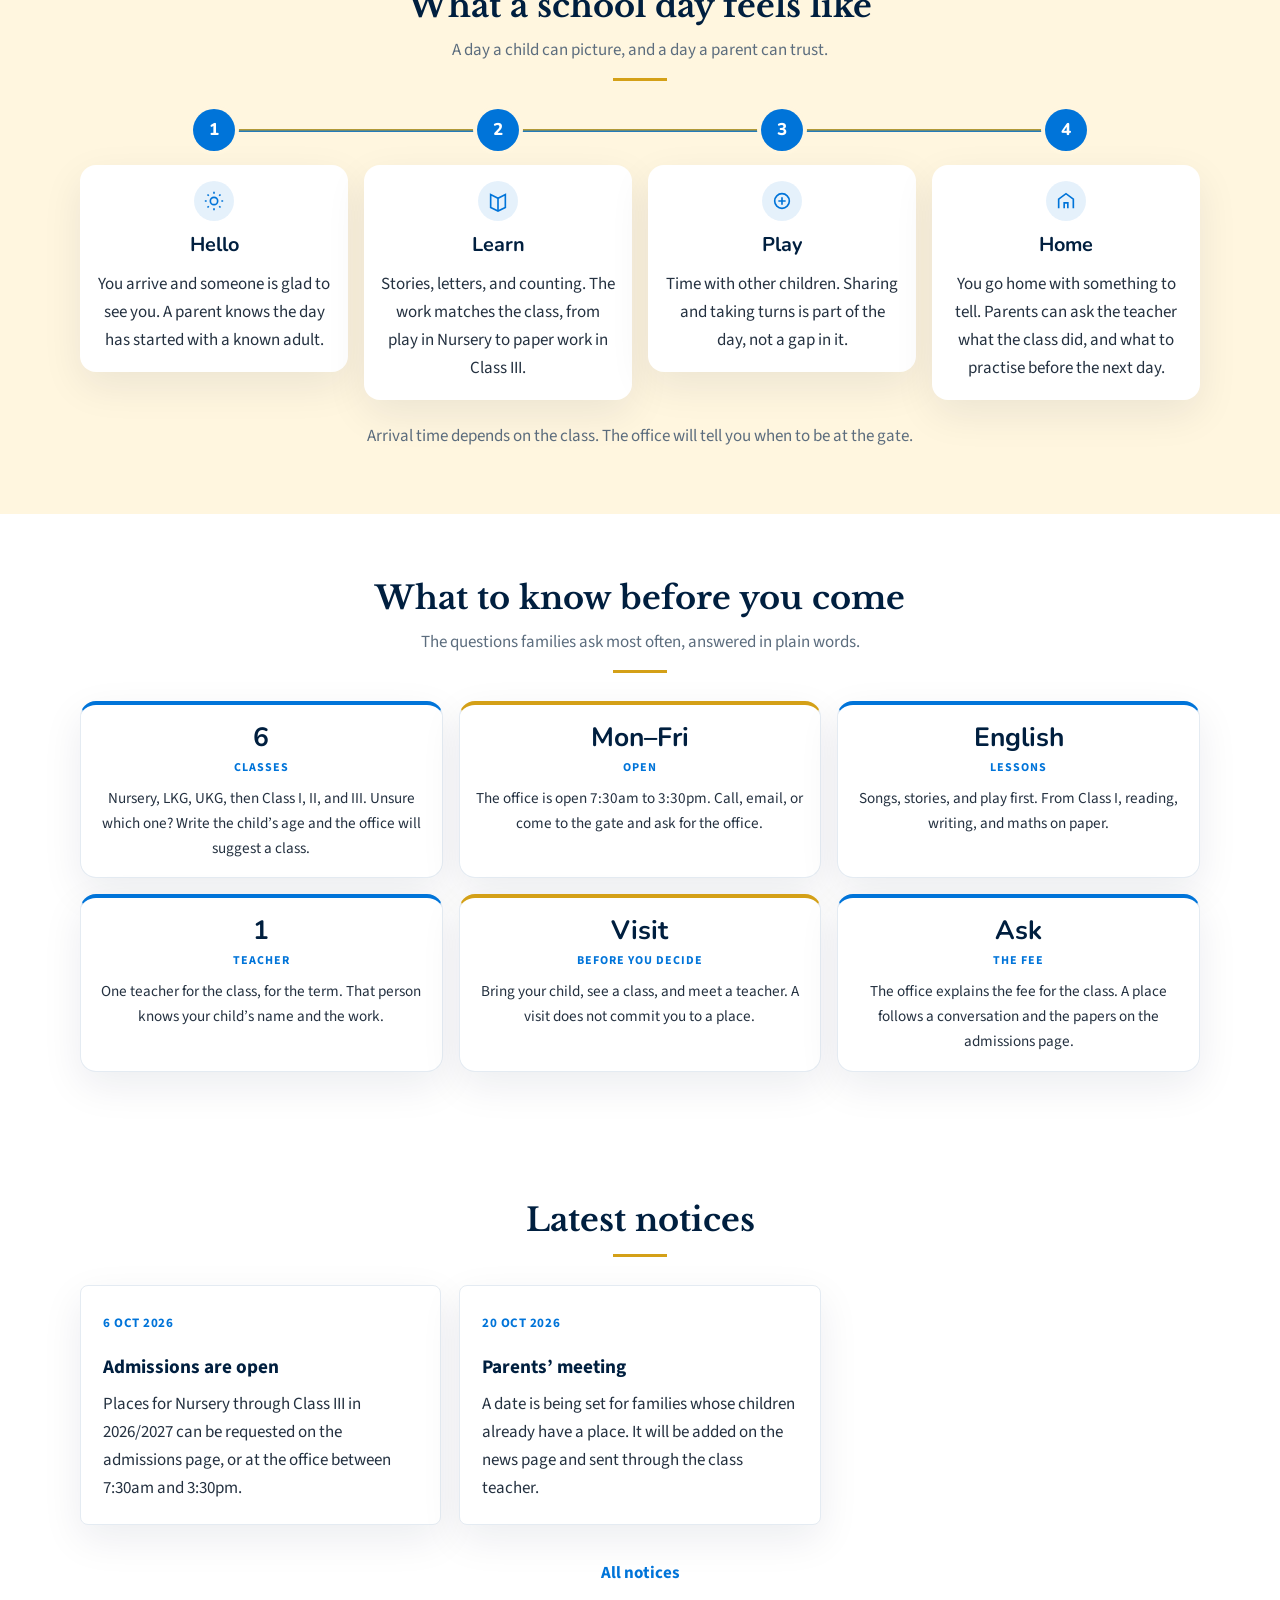
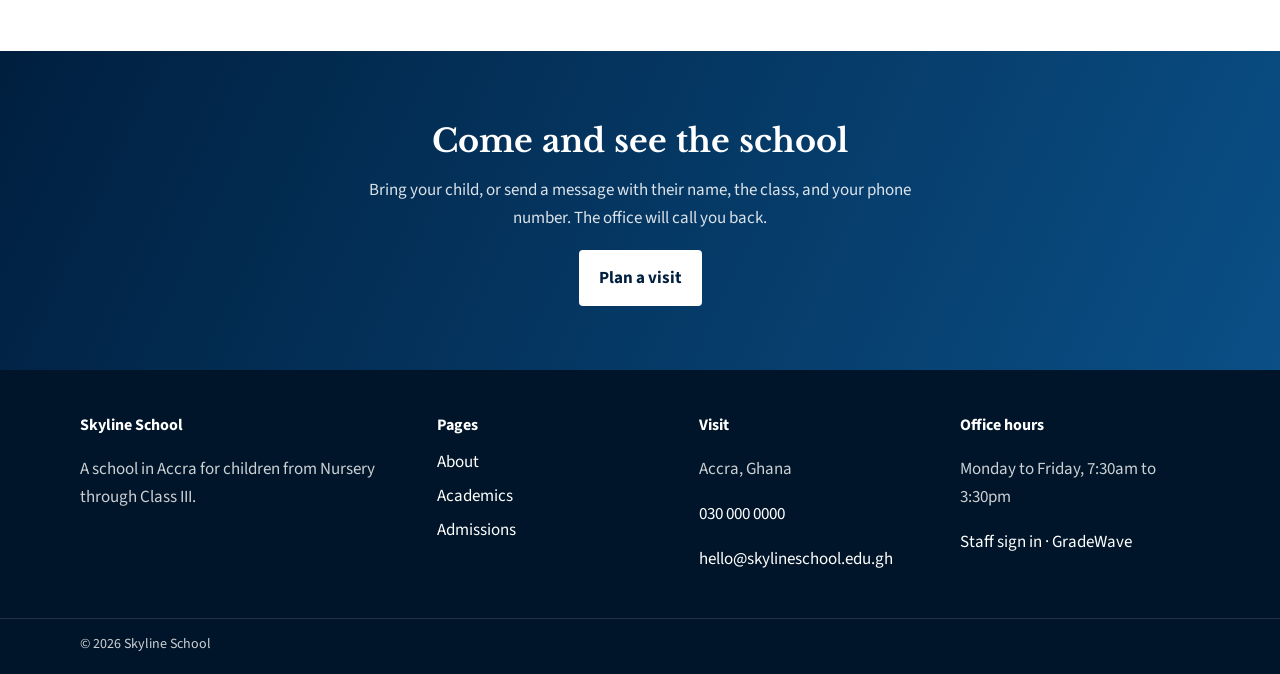
==== commit dc23e8f5: "Keep the staff button compact and stop the public site opening the local portal. Co-authored-by: Cur" ====
--- a/index.html
+++ b/index.html
@@ -33,7 +33,7 @@
         <a href="admissions.html">Admissions</a>
         <a href="news.html">News</a>
         <a href="contact.html">Contact</a>
-        <a class="staff" data-portal href="http://127.0.0.1:3080/">Staff sign in <small>GradeWave</small></a>
+        <a class="staff" data-portal href="#staff">Staff sign in <small>GradeWave</small></a>
       </nav>
     </div>
   </header>
@@ -253,7 +253,7 @@
       <div>
         <h3>Office hours</h3>
         <p data-field="hours">Monday to Friday, 7:30am to 3:30pm</p>
-        <p><a data-portal href="http://127.0.0.1:3080/">Staff sign in · GradeWave</a></p>
+        <p><a data-portal href="#staff">Staff sign in · GradeWave</a></p>
       </div>
     </div>
     <div class="footer-base">
--- a/css/style.css
+++ b/css/style.css
@@ -152,19 +152,29 @@
   border-bottom: 1px solid rgba(255, 255, 255, 0.1);
 }
 .nav a[aria-current="page"] { font-weight: 700; }
-.staff {
+.nav a.staff {
   display: inline-flex;
+  width: auto;
   align-items: center;
   gap: 8px;
-  margin-top: 14px;
+  margin: 14px 0 2px;
   padding: 10px 16px;
+  border: 0;
+  border-bottom: 0;
   border-radius: 4px;
   background: var(--blue);
   color: #fff !important;
-  border: 0 !important;
-  font-weight: 700;
+  font-weight: 700;
+  line-height: 1.2;
 }
 .staff small { font-weight: 600; opacity: 0.9; }
+.hp {
+  position: absolute;
+  left: -10000px;
+  width: 1px;
+  height: 1px;
+  overflow: hidden;
+}
 
 .hero {
   position: relative;
@@ -518,7 +528,7 @@
     padding: 8px 0;
   }
   .nav a[aria-current="page"] { color: var(--blue); }
-  .staff { margin: 0 0 0 8px; padding: 10px 14px; }
+  .nav a.staff { flex: 0 0 auto; margin: 0 0 0 8px; padding: 10px 14px; }
 }
 
 .reveal {
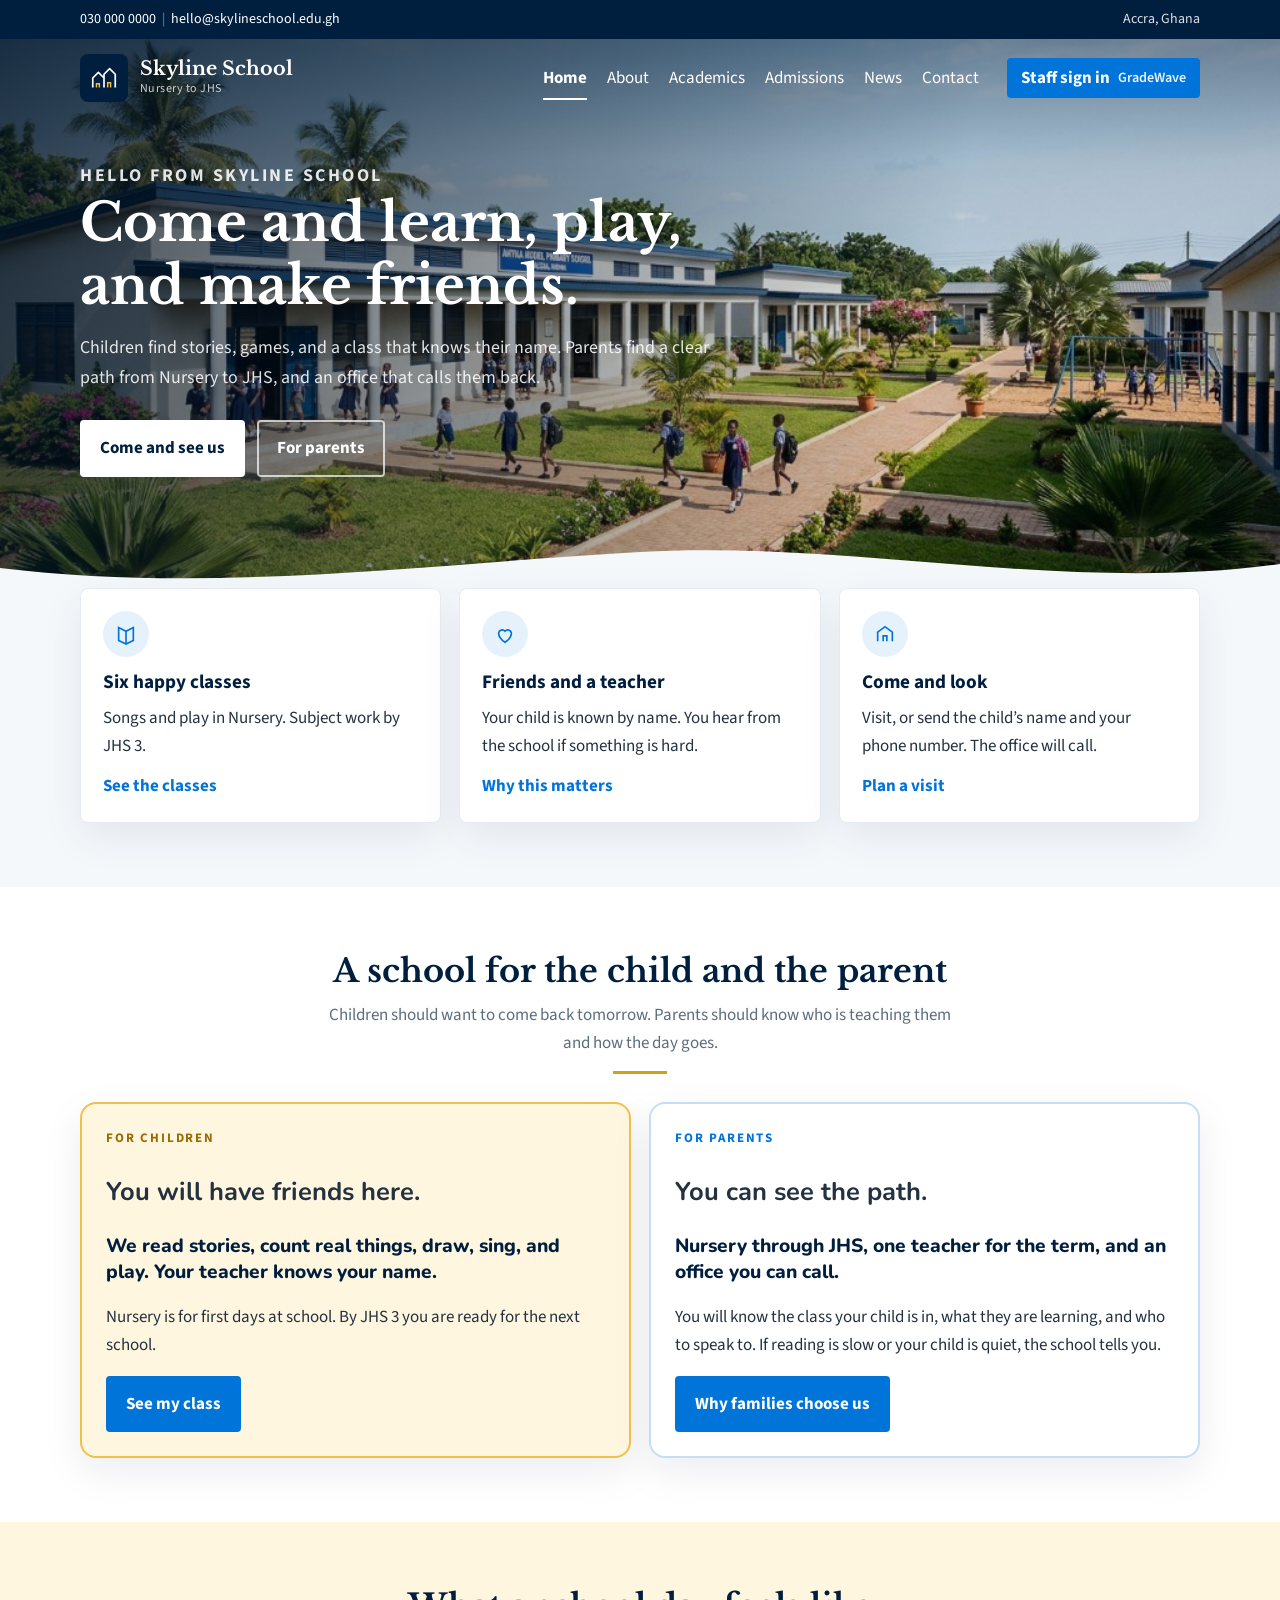
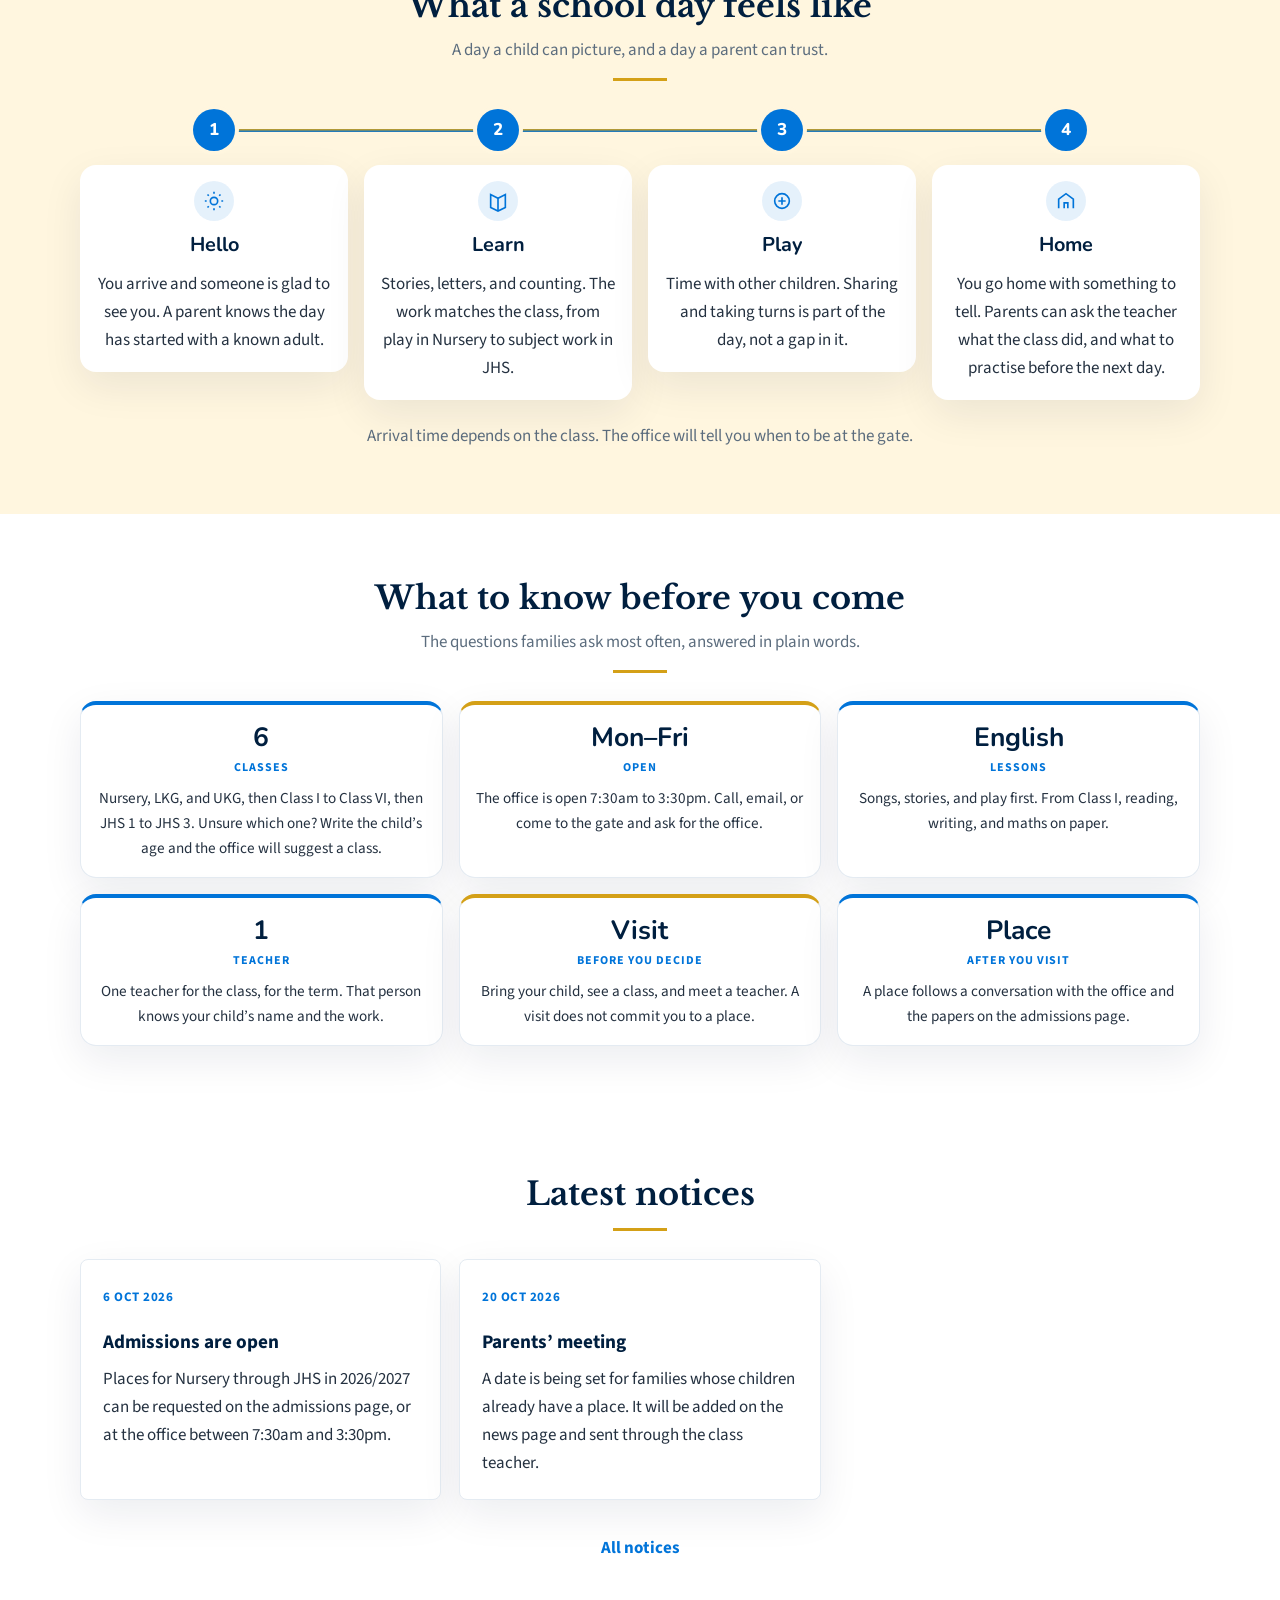
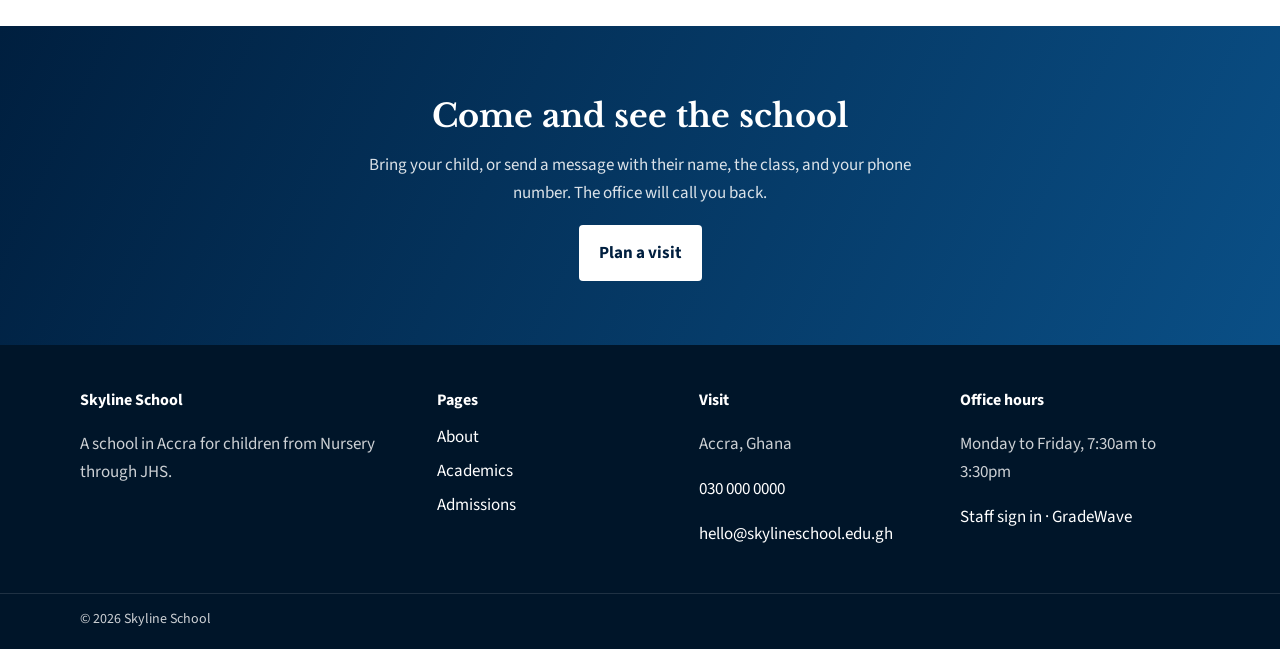
==== commit 8cebfbef: "Extend classes through JHS and take fees off the public pages. Co-authored-by: Cursor <cursoragent@c" ====
--- a/index.html
+++ b/index.html
@@ -23,7 +23,7 @@
     <div class="container header-inner">
       <a class="brand" href="index.html">
         <span class="logo-slot" data-logo-slot>S</span>
-        <span><strong data-field="name">Skyline School</strong><small>Nursery to Class III</small></span>
+        <span><strong data-field="name">Skyline School</strong><small>Nursery to JHS</small></span>
       </a>
       <button class="menu-btn" type="button" aria-expanded="false" aria-label="Open menu"><span></span></button>
       <nav class="nav" aria-label="Pages">
@@ -43,7 +43,7 @@
         <div class="hero-inner">
           <p class="eyebrow">Hello from Skyline School</p>
           <h1>Come and learn, play, and make friends.</h1>
-          <p>Children find stories, games, and a class that knows their name. Parents find a clear path from Nursery to Class III, and an office that calls them back.</p>
+          <p>Children find stories, games, and a class that knows their name. Parents find a clear path from Nursery to JHS, and an office that calls them back.</p>
           <div class="hero-actions">
             <a class="btn btn-light" href="admissions.html">Come and see us</a>
             <a class="btn btn-line" href="#for-parents">For parents</a>
@@ -63,7 +63,7 @@
               <svg width="22" height="22" viewBox="0 0 24 24" fill="none" stroke="currentColor" stroke-width="1.8"><path d="M4 19V5l8 4 8-4v14l-8 4-8-4Z"/><path d="M12 9v14"/></svg>
             </div>
             <h3>Six happy classes</h3>
-            <p>Songs and play in Nursery. Reading and number work by Class III.</p>
+            <p>Songs and play in Nursery. Subject work by JHS 3.</p>
             <a class="more" href="academics.html">See the classes</a>
           </article>
           <article class="card">
@@ -98,13 +98,13 @@
             <p class="eyebrow">For children</p>
             <h2>You will have friends here.</h2>
             <p class="say">We read stories, count real things, draw, sing, and play. Your teacher knows your name.</p>
-            <p>Nursery is for first days at school. By Class III you are reading and writing on your own.</p>
+            <p>Nursery is for first days at school. By JHS 3 you are ready for the next school.</p>
             <a class="btn btn-solid" href="academics.html">See my class</a>
           </article>
           <article class="for-parent">
             <p class="eyebrow">For parents</p>
             <h2>You can see the path.</h2>
-            <p class="say">Six classes, one teacher for the term, and an office you can call.</p>
+            <p class="say">Nursery through JHS, one teacher for the term, and an office you can call.</p>
             <p>You will know the class your child is in, what they are learning, and who to speak to. If reading is slow or your child is quiet, the school tells you.</p>
             <a class="btn btn-solid" href="about.html#why-school">Why families choose us</a>
           </article>
@@ -133,7 +133,7 @@
             <div class="day-card">
               <span class="pico" aria-hidden="true"><svg width="22" height="22" viewBox="0 0 24 24" fill="none" stroke="currentColor" stroke-width="1.8"><path d="M4 19V5l8 4 8-4v14l-8 4-8-4Z"/><path d="M12 9v14"/></svg></span>
               <h3>Learn</h3>
-              <p>Stories, letters, and counting. The work matches the class, from play in Nursery to paper work in Class III.</p>
+              <p>Stories, letters, and counting. The work matches the class, from play in Nursery to subject work in JHS.</p>
             </div>
           </article>
           <article>
@@ -168,7 +168,7 @@
           <article>
             <b>6</b>
             <span>Classes</span>
-            <p>Nursery, LKG, UKG, then Class I, II, and III. Unsure which one? Write the child’s age and the office will suggest a class.</p>
+            <p>Nursery, LKG, and UKG, then Class I to Class VI, then JHS 1 to JHS 3. Unsure which one? Write the child’s age and the office will suggest a class.</p>
           </article>
           <article>
             <b>Mon–Fri</b>
@@ -191,9 +191,9 @@
             <p>Bring your child, see a class, and meet a teacher. A visit does not commit you to a place.</p>
           </article>
           <article>
-            <b>Ask</b>
-            <span>The fee</span>
-            <p>The office explains the fee for the class. A place follows a conversation and the papers on the admissions page.</p>
+            <b>Place</b>
+            <span>After you visit</span>
+            <p>A place follows a conversation with the office and the papers on the admissions page.</p>
           </article>
         </div>
       </div>
@@ -209,7 +209,7 @@
           <article class="post">
             <time datetime="2026-10-06">6 Oct 2026</time>
             <h3>Admissions are open</h3>
-            <p>Places for Nursery through Class III in <span data-field="year">2026/2027</span> can be requested on the admissions page, or at the office between 7:30am and 3:30pm.</p>
+            <p>Places for Nursery through JHS in <span data-field="year">2026/2027</span> can be requested on the admissions page, or at the office between 7:30am and 3:30pm.</p>
           </article>
           <article class="post">
             <time datetime="2026-10-20">20 Oct 2026</time>
@@ -234,7 +234,7 @@
     <div class="container footer-grid">
       <div>
         <h3 data-field="name">Skyline School</h3>
-        <p>A school in Accra for children from Nursery through Class III.</p>
+        <p>A school in Accra for children from Nursery through JHS.</p>
       </div>
       <div>
         <h3>Pages</h3>
--- a/css/style.css
+++ b/css/style.css
@@ -598,7 +598,8 @@
   letter-spacing: 0.1em;
   text-transform: uppercase;
 }
-.path-row:last-child p { color: var(--blue); }
+.path-row:nth-child(2) p { color: var(--blue); }
+.path-row:last-child p { color: var(--navy); }
 .path ol {
   list-style: none;
   display: flex;
@@ -620,7 +621,8 @@
   box-shadow: var(--shadow);
 }
 .path-row:first-child li { border-top: 4px solid var(--gold); }
-.path-row:last-child li { border-top: 4px solid var(--blue); }
+.path-row:nth-child(2) li { border-top: 4px solid var(--blue); flex-basis: 120px; max-width: 150px; }
+.path-row:last-child li { border-top: 4px solid var(--navy); }
 .path li strong { display: block; color: var(--navy); font-family: var(--round); font-size: 1.15rem; }
 .path li span { display: block; color: var(--muted); font-size: 0.92rem; }
 .path li:not(:last-child)::after {
@@ -635,6 +637,7 @@
   transform: translateY(-50%) rotate(45deg);
 }
 .path-row:first-child li:not(:last-child)::after { border-color: var(--gold); }
+.path-row:last-child li:not(:last-child)::after { border-color: var(--navy); }
 
 .flow {
   list-style: none;
